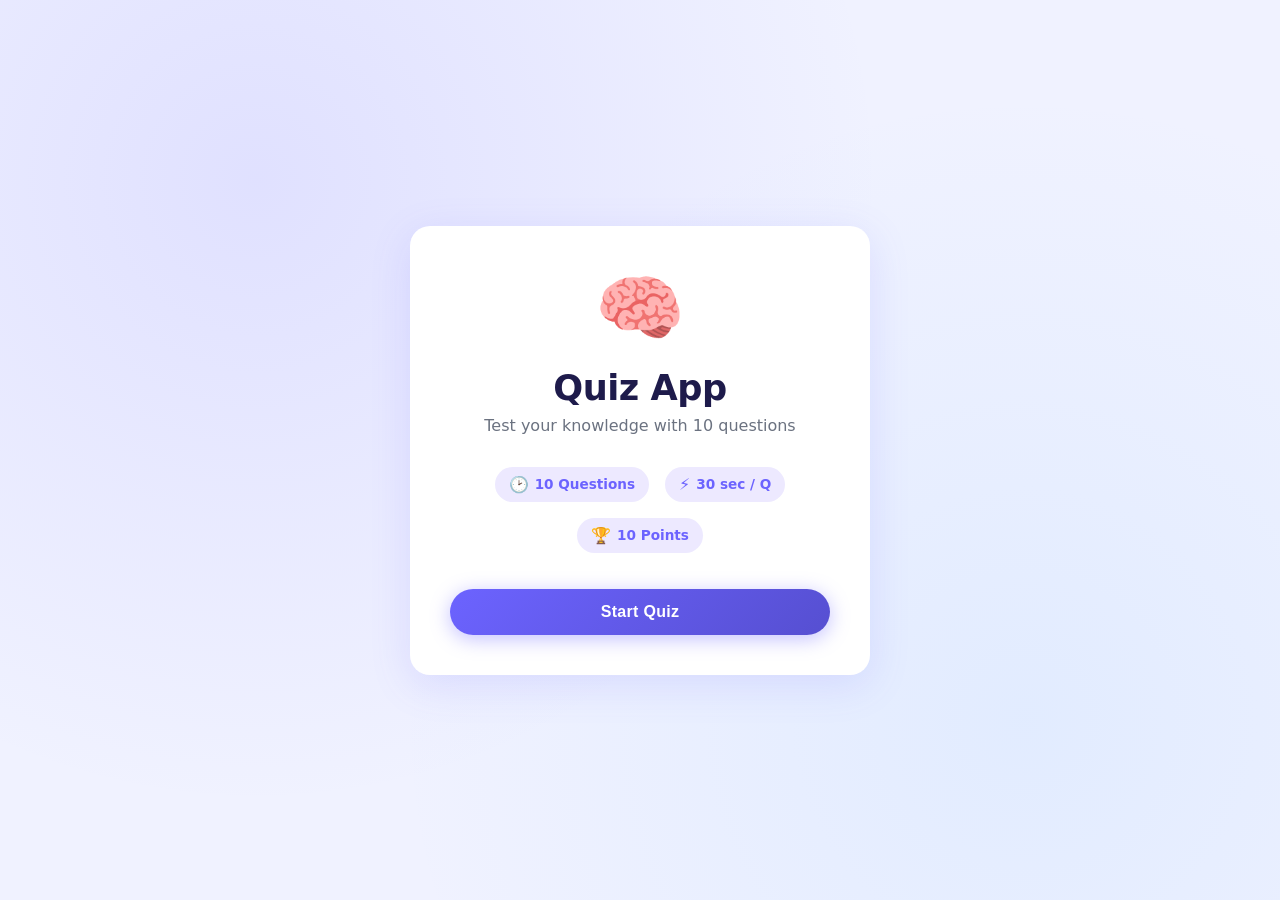
==== quiz.html @ a84214f5 "Working on a new project named Quiz App" ====
<!DOCTYPE html>
<html lang="en">
<head>
    <meta charset="UTF-8">
    <meta name="viewport" content="width=device-width, initial-scale=1.0">
    <title>Quiz App</title>
    <link rel="stylesheet" href="quiz.css">
</head>
<body>

    <!-- START SCREEN -->
    <div class="screen" id="start-screen">
        <div class="card start-card">
            <div class="quiz-icon">&#129504;</div>
            <h1 class="quiz-title">Quiz App</h1>
            <p class="quiz-subtitle">Test your knowledge with 10 questions</p>
            <div class="info-row">
                <div class="info-item">
                    <span class="info-icon">&#128337;</span>
                    <span>10 Questions</span>
                </div>
                <div class="info-item">
                    <span class="info-icon">&#9889;</span>
                    <span>30 sec / Q</span>
                </div>
                <div class="info-item">
                    <span class="info-icon">&#127942;</span>
                    <span>10 Points</span>
                </div>
            </div>
            <button class="btn btn-primary" id="start-btn">Start Quiz</button>
        </div>
    </div>

    <!-- QUIZ SCREEN -->
    <div class="screen hidden" id="quiz-screen">
        <div class="quiz-container">

            <!-- Top Bar -->
            <div class="quiz-topbar">
                <div class="progress-info">
                    <span class="question-counter">Question <span id="current-q">1</span> of <span id="total-q">10</span></span>
                </div>
                <div class="score-badge">
                    Score: <span id="score">0</span>
                </div>
                <div class="timer-wrap">
                    <div class="timer-circle">
                        <span id="timer">30</span>
                    </div>
                </div>
            </div>

            <!-- Progress Bar -->
            <div class="progress-bar-wrap">
                <div class="progress-bar" id="progress-bar" style="width: 10%"></div>
            </div>

            <!-- Question Card -->
            <div class="card question-card">
                <div class="question-number-tag">Q<span id="q-num">1</span></div>
                <h2 class="question-text" id="question-text">
                    What is the capital of France?
                </h2>

                <!-- Options -->
                <div class="options-grid" id="options-container">
                    <button class="option-btn" data-index="0">
                        <span class="option-letter">A</span>
                        <span class="option-text">London</span>
                    </button>
                    <button class="option-btn" data-index="1">
                        <span class="option-letter">B</span>
                        <span class="option-text">Berlin</span>
                    </button>
                    <button class="option-btn correct" data-index="2">
                        <span class="option-letter">C</span>
                        <span class="option-text">Paris</span>
                    </button>
                    <button class="option-btn wrong" data-index="3">
                        <span class="option-letter">D</span>
                        <span class="option-text">Madrid</span>
                    </button>
                </div>

                <!-- Feedback -->
                <div class="feedback correct-feedback" id="feedback">
                    <span class="feedback-icon">&#10004;</span>
                    <span id="feedback-text">Correct! Well done!</span>
                </div>
            </div>

            <!-- Navigation -->
            <div class="quiz-nav">
                <button class="btn btn-outline" id="prev-btn">&#8592; Previous</button>
                <button class="btn btn-primary" id="next-btn">Next &#8594;</button>
            </div>

        </div>
    </div>

    <!-- RESULT SCREEN -->
    <div class="screen hidden" id="result-screen">
        <div class="card result-card">

            <div class="result-icon" id="result-icon">&#127942;</div>
            <h2 class="result-title" id="result-title">Excellent!</h2>
            <p class="result-subtitle" id="result-subtitle">You really know your stuff!</p>

            <div class="score-display">
                <div class="score-circle">
                    <span class="score-number" id="final-score">8</span>
                    <span class="score-total">/ 10</span>
                </div>
            </div>

            <div class="stats-row">
                <div class="stat-box correct-stat">
                    <span class="stat-num" id="correct-count">8</span>
                    <span class="stat-label">Correct</span>
                </div>
                <div class="stat-box wrong-stat">
                    <span class="stat-num" id="wrong-count">2</span>
                    <span class="stat-label">Wrong</span>
                </div>
                <div class="stat-box skip-stat">
                    <span class="stat-num" id="skip-count">0</span>
                    <span class="stat-label">Skipped</span>
                </div>
            </div>

            <div class="result-actions">
                <button class="btn btn-primary" id="retry-btn">&#128257; Play Again</button>
                <button class="btn btn-outline" id="review-btn">&#128203; Review Answers</button>
            </div>

        </div>
    </div>

    <script src="quiz.js"></script>
</body>
</html>
---- quiz.css ----
/* ===================== RESET & BASE ===================== */
*, *::before, *::after {
    margin: 0;
    padding: 0;
    box-sizing: border-box;
}

:root {
    --primary: #6c63ff;
    --primary-dark: #564fd1;
    --primary-light: #ede9ff;
    --success: #22c55e;
    --success-light: #dcfce7;
    --danger: #ef4444;
    --danger-light: #fee2e2;
    --warning: #f59e0b;
    --warning-light: #fef3c7;
    --bg: #f0f2ff;
    --card-bg: #ffffff;
    --text: #1e1b4b;
    --text-muted: #6b7280;
    --border: #e5e7eb;
    --shadow: 0 10px 40px rgba(108, 99, 255, 0.15);
    --shadow-sm: 0 2px 12px rgba(0, 0, 0, 0.08);
    --radius: 20px;
    --radius-sm: 12px;
    --transition: 0.25s ease;
}

body {
    font-family: 'Segoe UI', system-ui, -apple-system, sans-serif;
    background: var(--bg);
    min-height: 100vh;
    display: flex;
    align-items: center;
    justify-content: center;
    padding: 20px;
    background-image:
        radial-gradient(circle at 20% 20%, rgba(108, 99, 255, 0.12) 0%, transparent 50%),
        radial-gradient(circle at 80% 80%, rgba(99, 179, 255, 0.10) 0%, transparent 50%);
}

/* ===================== SCREENS ===================== */
.screen {
    width: 100%;
    display: flex;
    align-items: center;
    justify-content: center;
}

.hidden {
    display: none !important;
}

/* ===================== CARD ===================== */
.card {
    background: var(--card-bg);
    border-radius: var(--radius);
    box-shadow: var(--shadow);
    padding: 40px;
    width: 100%;
}

/* ===================== START SCREEN ===================== */
.start-card {
    max-width: 460px;
    text-align: center;
}

.quiz-icon {
    font-size: 72px;
    margin-bottom: 16px;
    display: block;
    animation: float 3s ease-in-out infinite;
}

@keyframes float {
    0%, 100% { transform: translateY(0); }
    50% { transform: translateY(-10px); }
}

.quiz-title {
    font-size: 2.2rem;
    font-weight: 800;
    color: var(--text);
    margin-bottom: 8px;
    letter-spacing: -0.5px;
}

.quiz-subtitle {
    color: var(--text-muted);
    font-size: 1rem;
    margin-bottom: 32px;
}

.info-row {
    display: flex;
    justify-content: center;
    gap: 16px;
    margin-bottom: 36px;
    flex-wrap: wrap;
}

.info-item {
    display: flex;
    align-items: center;
    gap: 6px;
    background: var(--primary-light);
    color: var(--primary);
    font-size: 0.85rem;
    font-weight: 600;
    padding: 8px 14px;
    border-radius: 50px;
}

.info-icon {
    font-size: 1rem;
}

/* ===================== BUTTONS ===================== */
.btn {
    display: inline-flex;
    align-items: center;
    justify-content: center;
    gap: 8px;
    padding: 14px 32px;
    border-radius: 50px;
    font-size: 1rem;
    font-weight: 700;
    cursor: pointer;
    border: none;
    transition: all var(--transition);
    letter-spacing: 0.3px;
}

.btn-primary {
    background: linear-gradient(135deg, var(--primary), var(--primary-dark));
    color: #fff;
    box-shadow: 0 4px 20px rgba(108, 99, 255, 0.4);
    width: 100%;
}

.btn-primary:hover {
    transform: translateY(-2px);
    box-shadow: 0 8px 28px rgba(108, 99, 255, 0.5);
}

.btn-primary:active {
    transform: translateY(0);
}

.btn-outline {
    background: transparent;
    color: var(--primary);
    border: 2px solid var(--primary);
}

.btn-outline:hover {
    background: var(--primary-light);
    transform: translateY(-2px);
}

/* ===================== QUIZ SCREEN ===================== */
.quiz-container {
    width: 100%;
    max-width: 640px;
    display: flex;
    flex-direction: column;
    gap: 16px;
}

/* Top Bar */
.quiz-topbar {
    display: flex;
    align-items: center;
    justify-content: space-between;
    padding: 0 4px;
}

.question-counter {
    font-size: 0.9rem;
    font-weight: 600;
    color: var(--text-muted);
}

.score-badge {
    background: var(--primary-light);
    color: var(--primary);
    font-weight: 700;
    font-size: 0.9rem;
    padding: 6px 16px;
    border-radius: 50px;
}

.timer-wrap {
    display: flex;
    align-items: center;
}

.timer-circle {
    width: 52px;
    height: 52px;
    border-radius: 50%;
    border: 3px solid var(--primary);
    display: flex;
    align-items: center;
    justify-content: center;
    font-size: 1.1rem;
    font-weight: 800;
    color: var(--primary);
    background: var(--primary-light);
    transition: all var(--transition);
}

.timer-circle.warning {
    border-color: var(--warning);
    color: var(--warning);
    background: var(--warning-light);
}

.timer-circle.danger {
    border-color: var(--danger);
    color: var(--danger);
    background: var(--danger-light);
    animation: pulse 0.8s ease-in-out infinite;
}

@keyframes pulse {
    0%, 100% { transform: scale(1); }
    50% { transform: scale(1.1); }
}

/* Progress Bar */
.progress-bar-wrap {
    background: var(--border);
    border-radius: 50px;
    height: 8px;
    overflow: hidden;
}

.progress-bar {
    height: 100%;
    background: linear-gradient(90deg, var(--primary), #a78bfa);
    border-radius: 50px;
    transition: width 0.5s ease;
}

/* Question Card */
.question-card {
    padding: 32px;
    position: relative;
}

.question-number-tag {
    display: inline-block;
    background: var(--primary-light);
    color: var(--primary);
    font-weight: 800;
    font-size: 0.8rem;
    padding: 4px 12px;
    border-radius: 50px;
    margin-bottom: 16px;
    text-transform: uppercase;
    letter-spacing: 1px;
}

.question-text {
    font-size: 1.25rem;
    font-weight: 700;
    color: var(--text);
    line-height: 1.5;
    margin-bottom: 28px;
}

/* Options */
.options-grid {
    display: grid;
    grid-template-columns: 1fr 1fr;
    gap: 12px;
    margin-bottom: 20px;
}

.option-btn {
    display: flex;
    align-items: center;
    gap: 12px;
    padding: 14px 18px;
    background: #f8f9ff;
    border: 2px solid var(--border);
    border-radius: var(--radius-sm);
    cursor: pointer;
    transition: all var(--transition);
    text-align: left;
    font-family: inherit;
}

.option-btn:hover:not(:disabled) {
    border-color: var(--primary);
    background: var(--primary-light);
    transform: translateY(-2px);
    box-shadow: var(--shadow-sm);
}

.option-btn.selected {
    border-color: var(--primary);
    background: var(--primary-light);
}

.option-btn.correct {
    border-color: var(--success);
    background: var(--success-light);
}

.option-btn.wrong {
    border-color: var(--danger);
    background: var(--danger-light);
}

.option-letter {
    display: flex;
    align-items: center;
    justify-content: center;
    width: 30px;
    height: 30px;
    min-width: 30px;
    border-radius: 8px;
    background: white;
    border: 2px solid var(--border);
    font-weight: 800;
    font-size: 0.85rem;
    color: var(--text-muted);
    transition: all var(--transition);
}

.option-btn.selected .option-letter {
    background: var(--primary);
    border-color: var(--primary);
    color: white;
}

.option-btn.correct .option-letter {
    background: var(--success);
    border-color: var(--success);
    color: white;
}

.option-btn.wrong .option-letter {
    background: var(--danger);
    border-color: var(--danger);
    color: white;
}

.option-text {
    font-size: 0.95rem;
    font-weight: 600;
    color: var(--text);
}

/* Feedback */
.feedback {
    display: flex;
    align-items: center;
    gap: 10px;
    padding: 12px 18px;
    border-radius: var(--radius-sm);
    font-weight: 600;
    font-size: 0.95rem;
    margin-top: 8px;
}

.correct-feedback {
    background: var(--success-light);
    color: #15803d;
    border: 1px solid #bbf7d0;
}

.wrong-feedback {
    background: var(--danger-light);
    color: #b91c1c;
    border: 1px solid #fecaca;
}

.feedback.hidden {
    display: none !important;
}

.feedback-icon {
    font-size: 1.1rem;
}

/* Navigation */
.quiz-nav {
    display: flex;
    gap: 12px;
}

.quiz-nav .btn {
    flex: 1;
}

/* ===================== RESULT SCREEN ===================== */
.result-card {
    max-width: 460px;
    text-align: center;
}

.result-icon {
    font-size: 72px;
    display: block;
    margin-bottom: 12px;
    animation: bounceIn 0.6s ease;
}

@keyframes bounceIn {
    0% { transform: scale(0.3); opacity: 0; }
    60% { transform: scale(1.1); }
    100% { transform: scale(1); opacity: 1; }
}

.result-title {
    font-size: 2rem;
    font-weight: 800;
    color: var(--text);
    margin-bottom: 6px;
}

.result-subtitle {
    color: var(--text-muted);
    margin-bottom: 28px;
}

.score-display {
    display: flex;
    justify-content: center;
    margin-bottom: 28px;
}

.score-circle {
    width: 130px;
    height: 130px;
    border-radius: 50%;
    background: linear-gradient(135deg, var(--primary), #a78bfa);
    display: flex;
    flex-direction: column;
    align-items: center;
    justify-content: center;
    box-shadow: 0 8px 32px rgba(108, 99, 255, 0.4);
}

.score-number {
    font-size: 2.8rem;
    font-weight: 900;
    color: white;
    line-height: 1;
}

.score-total {
    font-size: 1rem;
    color: rgba(255,255,255,0.8);
    font-weight: 600;
}

.stats-row {
    display: flex;
    gap: 12px;
    margin-bottom: 32px;
}

.stat-box {
    flex: 1;
    padding: 16px 10px;
    border-radius: var(--radius-sm);
    display: flex;
    flex-direction: column;
    align-items: center;
    gap: 4px;
}

.correct-stat {
    background: var(--success-light);
    border: 1px solid #bbf7d0;
}

.wrong-stat {
    background: var(--danger-light);
    border: 1px solid #fecaca;
}

.skip-stat {
    background: var(--warning-light);
    border: 1px solid #fde68a;
}

.stat-num {
    font-size: 1.8rem;
    font-weight: 900;
    color: var(--text);
}

.correct-stat .stat-num { color: #15803d; }
.wrong-stat .stat-num   { color: #b91c1c; }
.skip-stat .stat-num    { color: #92400e; }

.stat-label {
    font-size: 0.8rem;
    font-weight: 600;
    color: var(--text-muted);
    text-transform: uppercase;
    letter-spacing: 0.5px;
}

.result-actions {
    display: flex;
    flex-direction: column;
    gap: 12px;
}

/* ===================== RESPONSIVE ===================== */
@media (max-width: 500px) {
    .card {
        padding: 24px 20px;
    }

    .options-grid {
        grid-template-columns: 1fr;
    }

    .quiz-title {
        font-size: 1.8rem;
    }

    .question-text {
        font-size: 1.1rem;
    }

    .quiz-nav {
        flex-direction: column;
    }

    .stats-row {
        gap: 8px;
    }
}
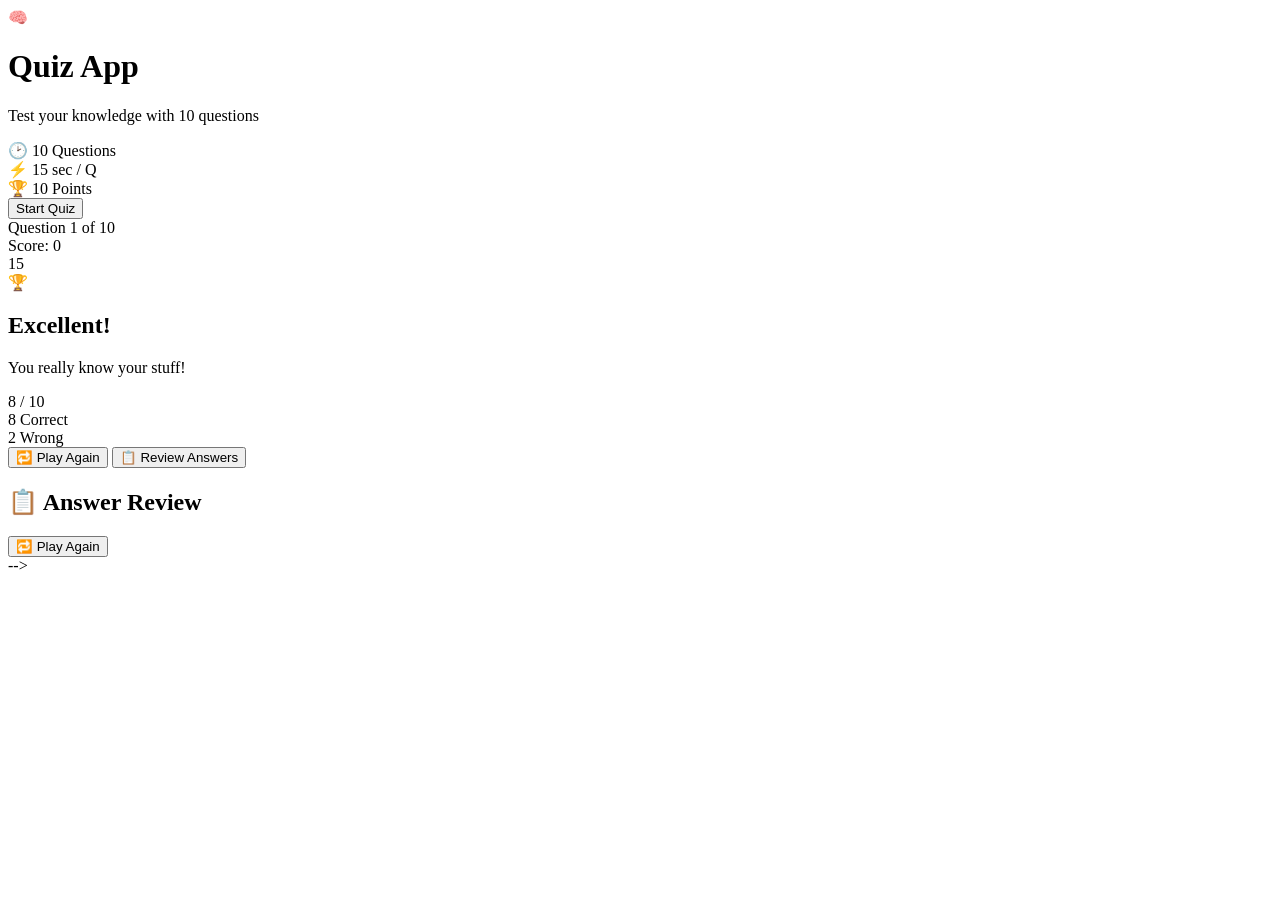
==== commit c94b38ee: "Edit a review card , change my timer from 30 to 15" ====
--- a/quiz.html
+++ b/quiz.html
@@ -1,5 +1,5 @@
 <!DOCTYPE html>
-<html lang="en">
+<!-- <html lang="en">
 <head>
     <meta charset="UTF-8">
     <meta name="viewport" content="width=device-width, initial-scale=1.0">
@@ -21,14 +21,14 @@
                 </div>
                 <div class="info-item">
                     <span class="info-icon">&#9889;</span>
-                    <span>30 sec / Q</span>
+                    <span>15 sec / Q</span>
                 </div>
                 <div class="info-item">
                     <span class="info-icon">&#127942;</span>
                     <span>10 Points</span>
                 </div>
             </div>
-            <button class="btn btn-primary" id="start-btn">Start Quiz</button>
+            <button class="btn btn-primary" id="start-btn" onclick="render_questions()">Start Quiz</button>
         </div>
     </div>
 
@@ -46,7 +46,7 @@
                 </div>
                 <div class="timer-wrap">
                     <div class="timer-circle">
-                        <span id="timer">30</span>
+                        <span id="timer">15</span>
                     </div>
                 </div>
             </div>
@@ -57,43 +57,12 @@
             </div>
 
             <!-- Question Card -->
-            <div class="card question-card">
-                <div class="question-number-tag">Q<span id="q-num">1</span></div>
-                <h2 class="question-text" id="question-text">
-                    What is the capital of France?
-                </h2>
+            <div class="card question-card" id="question-card">
+                
 
                 <!-- Options -->
-                <div class="options-grid" id="options-container">
-                    <button class="option-btn" data-index="0">
-                        <span class="option-letter">A</span>
-                        <span class="option-text">London</span>
-                    </button>
-                    <button class="option-btn" data-index="1">
-                        <span class="option-letter">B</span>
-                        <span class="option-text">Berlin</span>
-                    </button>
-                    <button class="option-btn correct" data-index="2">
-                        <span class="option-letter">C</span>
-                        <span class="option-text">Paris</span>
-                    </button>
-                    <button class="option-btn wrong" data-index="3">
-                        <span class="option-letter">D</span>
-                        <span class="option-text">Madrid</span>
-                    </button>
-                </div>
 
-                <!-- Feedback -->
-                <div class="feedback correct-feedback" id="feedback">
-                    <span class="feedback-icon">&#10004;</span>
-                    <span id="feedback-text">Correct! Well done!</span>
-                </div>
-            </div>
-
-            <!-- Navigation -->
-            <div class="quiz-nav">
-                <button class="btn btn-outline" id="prev-btn">&#8592; Previous</button>
-                <button class="btn btn-primary" id="next-btn">Next &#8594;</button>
+                
             </div>
 
         </div>
@@ -123,20 +92,29 @@
                     <span class="stat-num" id="wrong-count">2</span>
                     <span class="stat-label">Wrong</span>
                 </div>
-                <div class="stat-box skip-stat">
-                    <span class="stat-num" id="skip-count">0</span>
-                    <span class="stat-label">Skipped</span>
-                </div>
             </div>
 
             <div class="result-actions">
-                <button class="btn btn-primary" id="retry-btn">&#128257; Play Again</button>
-                <button class="btn btn-outline" id="review-btn">&#128203; Review Answers</button>
+                <button class="btn btn-primary" id="retry-btn" onclick="playAgain()">&#128257; Play Again</button>
+                <button class="btn btn-outline" id="review-btn" onclick="showReview()">&#128203; Review Answers</button>
             </div>
 
         </div>
     </div>
 
+    <!-- REVIEW SCREEN -->
+    <div class="screen hidden" id="review-screen">
+        <div class="quiz-container">
+            <div class="card review-card">
+                <div class="review-topbar">
+                    <h2 class="review-title">&#128203; Answer Review</h2>
+                    <button class="btn btn-primary btn-sm" onclick="playAgain()">&#128257; Play Again</button>
+                </div>
+                <div id="review-list" class="review-list"></div>
+            </div>
+        </div>
+    </div>
+
     <script src="quiz.js"></script>
 </body>
-</html>
+</html> -->
--- a/quiz.css
+++ b/quiz.css
@@ -374,6 +374,7 @@
     border: 1px solid #bbf7d0;
 }
 
+
 .wrong-feedback {
     background: var(--danger-light);
     color: #b91c1c;
@@ -515,6 +516,119 @@
     gap: 12px;
 }
 
+/* ===================== REVIEW SCREEN ===================== */
+.review-card {
+    max-width: 640px;
+    padding: 32px;
+}
+
+.review-topbar {
+    display: flex;
+    align-items: center;
+    justify-content: space-between;
+    margin-bottom: 24px;
+}
+
+.review-title {
+    font-size: 1.4rem;
+    font-weight: 800;
+    color: var(--text);
+}
+
+.btn-sm {
+    padding: 10px 20px;
+    font-size: 0.85rem;
+    width: auto;
+}
+
+.review-list {
+    display: flex;
+    flex-direction: column;
+    gap: 16px;
+    max-height: 70vh;
+    overflow-y: auto;
+    padding-right: 4px;
+}
+
+.review-item {
+    border-radius: var(--radius-sm);
+    padding: 18px 20px;
+    border-left: 4px solid var(--border);
+    background: #f8f9ff;
+}
+
+.review-item.review-correct  { border-left-color: var(--success); background: var(--success-light); }
+.review-item.review-wrong    { border-left-color: var(--danger);  background: var(--danger-light); }
+.review-item.review-skipped  { border-left-color: var(--warning); background: var(--warning-light); }
+
+.review-header {
+    display: flex;
+    align-items: center;
+    justify-content: space-between;
+    margin-bottom: 10px;
+}
+
+.review-q-num {
+    font-weight: 800;
+    font-size: 0.8rem;
+    color: var(--text-muted);
+    text-transform: uppercase;
+    letter-spacing: 1px;
+}
+
+.review-badge {
+    font-size: 0.75rem;
+    font-weight: 700;
+    padding: 3px 10px;
+    border-radius: 50px;
+}
+
+.review-badge-correct { background: #dcfce7; color: #15803d; }
+.review-badge-wrong   { background: #fee2e2; color: #b91c1c; }
+.review-badge-skipped { background: #fef3c7; color: #92400e; }
+
+.review-question {
+    font-size: 1rem;
+    font-weight: 600;
+    color: var(--text);
+    margin-bottom: 14px;
+    line-height: 1.5;
+}
+
+.review-answers {
+    display: flex;
+    flex-direction: column;
+    gap: 8px;
+}
+
+.review-answer {
+    display: flex;
+    align-items: center;
+    gap: 10px;
+    padding: 8px 12px;
+    border-radius: 8px;
+    font-size: 0.9rem;
+}
+
+.review-your-correct  { background: rgba(34,197,94,0.15); }
+.review-your-wrong    { background: rgba(239,68,68,0.12); }
+.review-your-skipped  { background: rgba(245,158,11,0.12); }
+.review-correct-ans   { background: rgba(34,197,94,0.15); }
+
+.review-label {
+    font-weight: 700;
+    color: var(--text-muted);
+    font-size: 0.8rem;
+    min-width: 110px;
+    text-transform: uppercase;
+    letter-spacing: 0.4px;
+}
+
+.review-value {
+    font-weight: 600;
+    color: var(--text);
+}
+
 /* ===================== RESPONSIVE ===================== */
 @media (max-width: 500px) {
     .card {
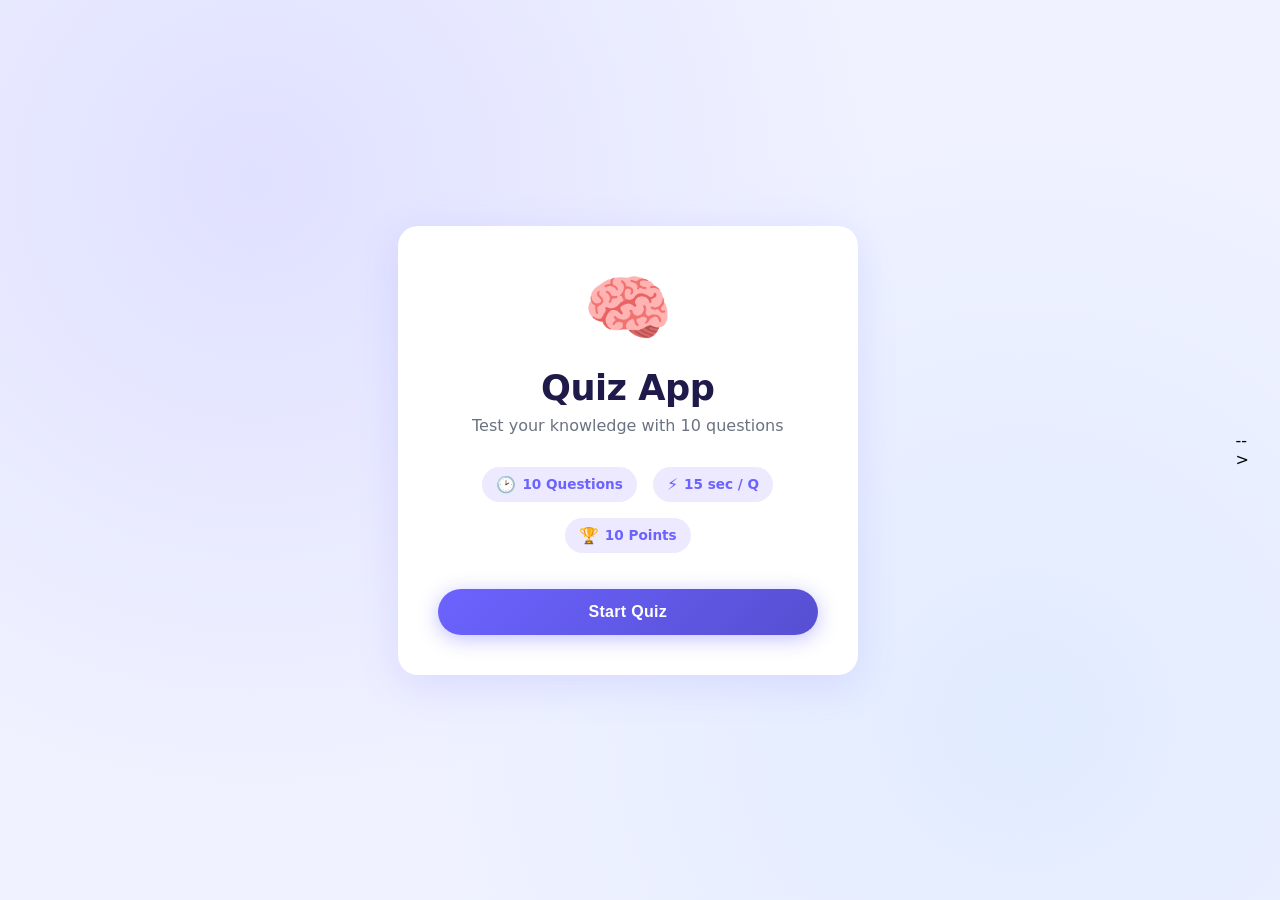
==== commit 6a870335: "After Changes" ====
--- a/quiz.html
+++ b/quiz.html
@@ -1,5 +1,5 @@
 <!DOCTYPE html>
-<!-- <html lang="en">
+<html lang="en">
 <head>
     <meta charset="UTF-8">
     <meta name="viewport" content="width=device-width, initial-scale=1.0">
